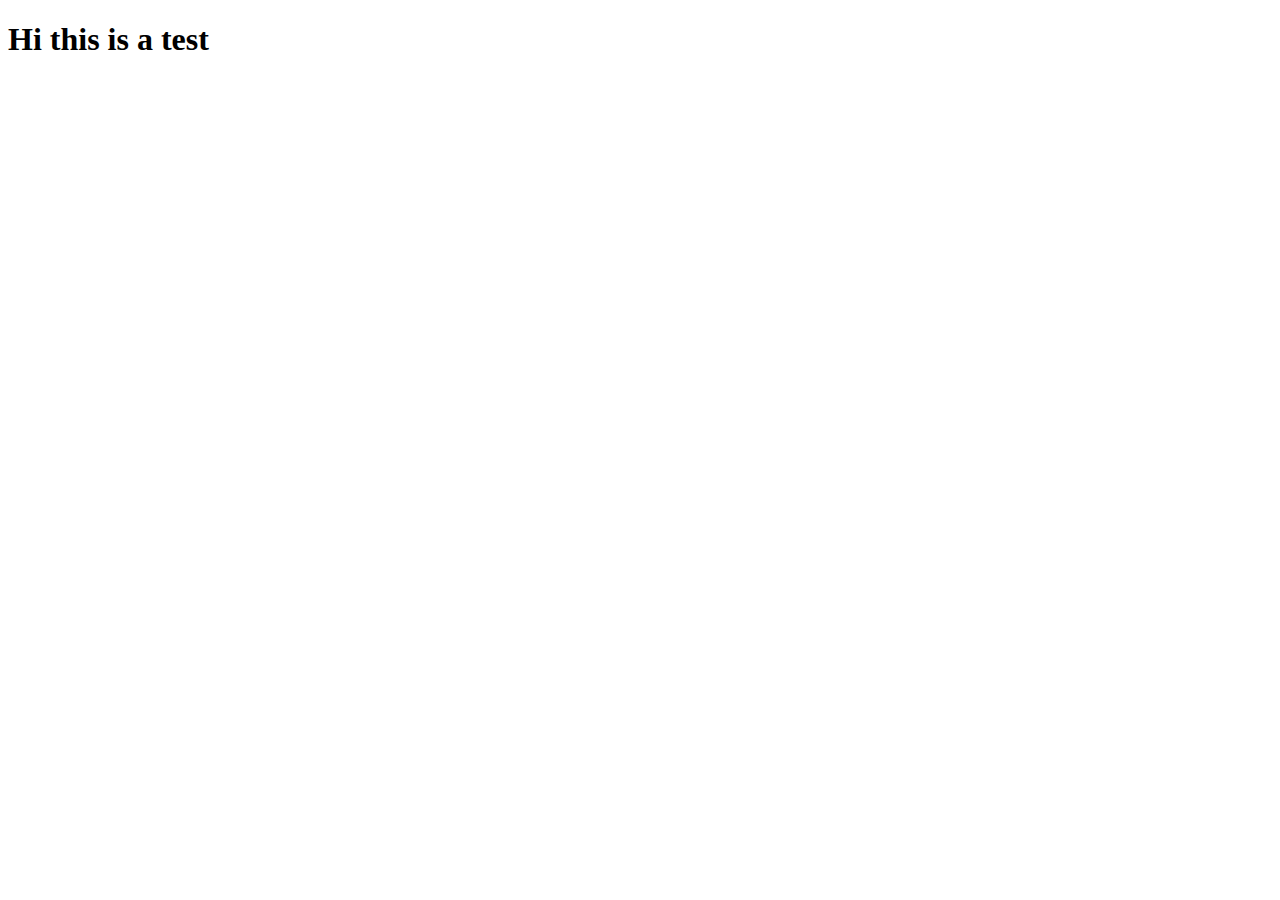
==== index.html @ 09f8ce4b "Create index.html" ====
<!DOCTYPE html>
<html lang="pt-br">
<head>
    <meta charset="UTF-8">
    <meta name="viewport" content="width=device-width, initial-scale=1.0">
    <title>LuckSide Portifolio</title>
</head>
<body>
    <h1>Hi this is a test</h1>
</body>
</html>
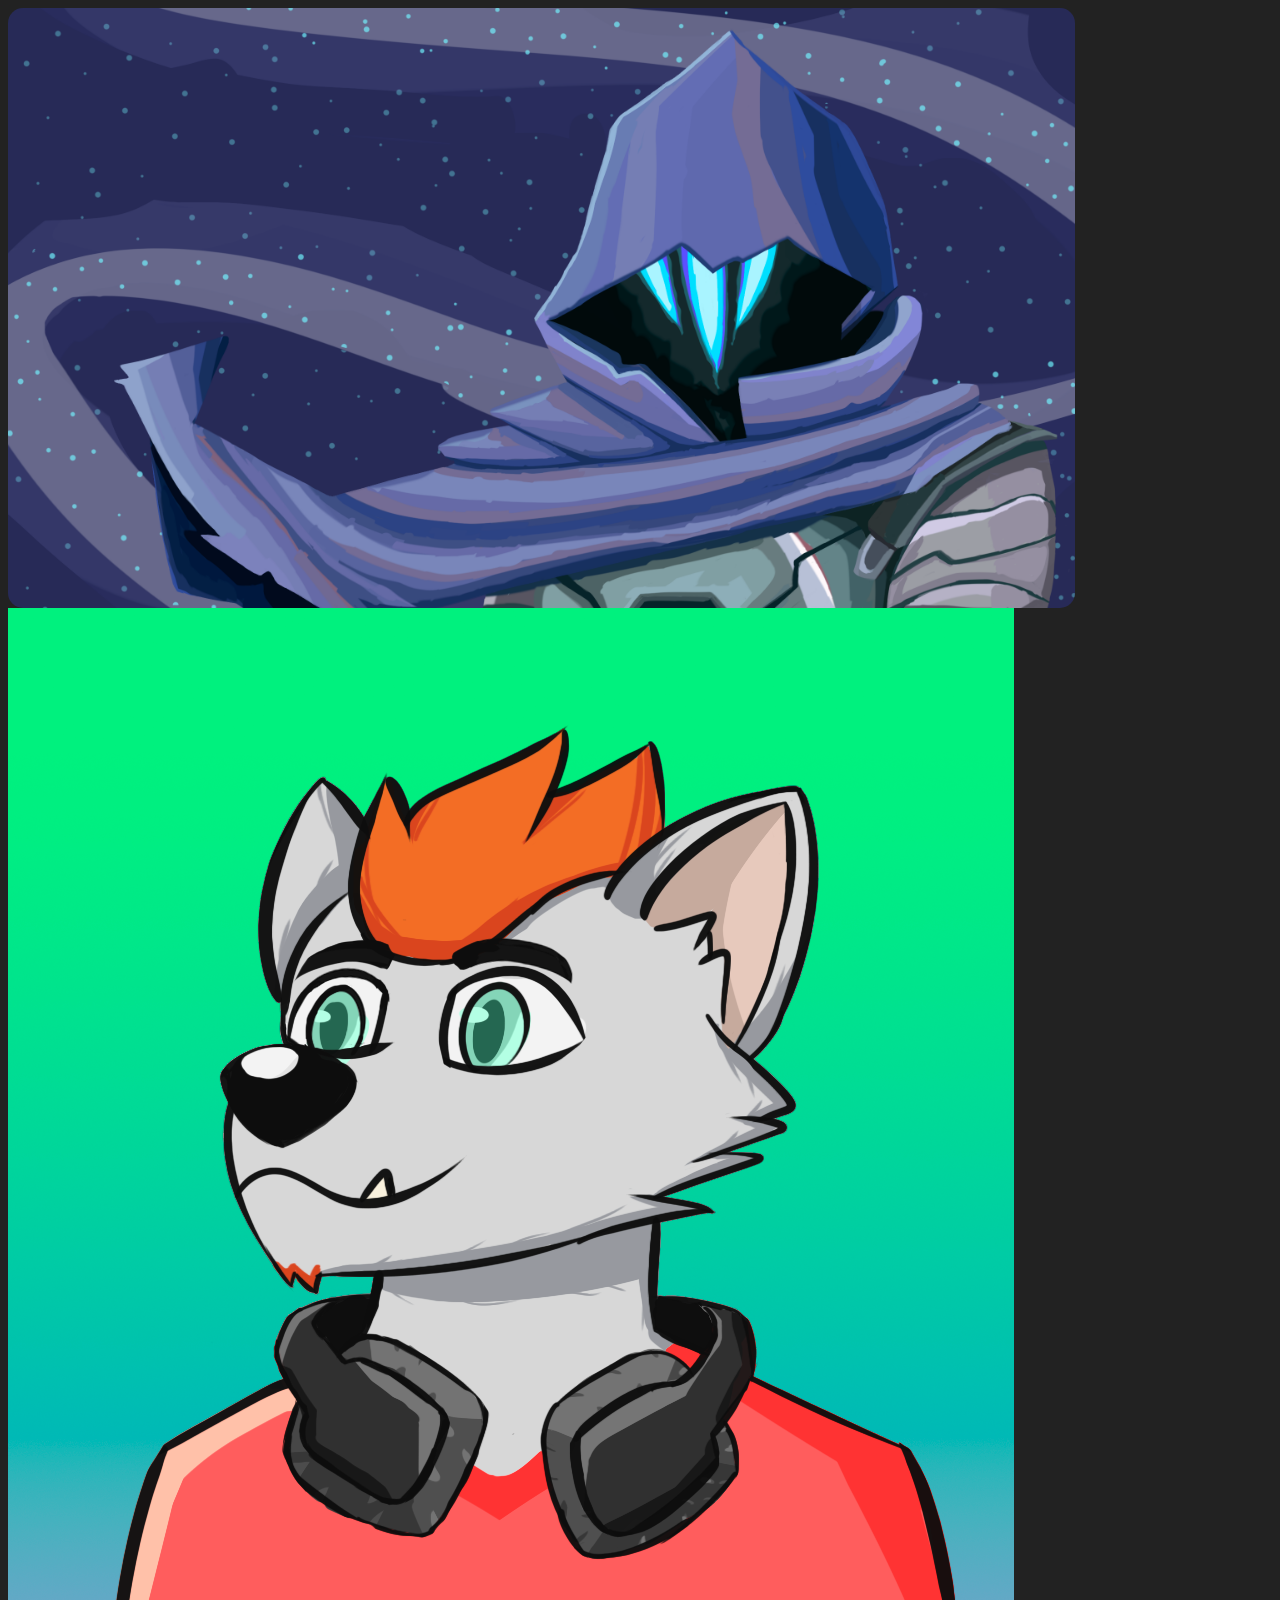
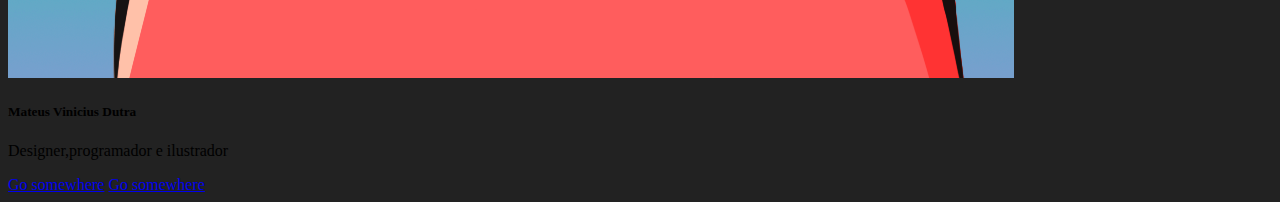
==== commit d89fab25: "ver1" ====
--- a/index.html
+++ b/index.html
@@ -1,11 +1,50 @@
 <!DOCTYPE html>
 <html lang="pt-br">
-<head>
-    <meta charset="UTF-8">
-    <meta name="viewport" content="width=device-width, initial-scale=1.0">
+  <head>
+    <meta charset="UTF-8" />
+    <meta name="viewport" content="width=device-width, initial-scale=1.0" />
+    <link
+      href="https://cdn.jsdelivr.net/npm/bootstrap@5.1.0/dist/css/bootstrap.min.css"
+      rel="stylesheet"
+      integrity="sha384-KyZXEAg3QhqLMpG8r+8fhAXLRk2vvoC2f3B09zVXn8CA5QIVfZOJ3BCsw2P0p/We"
+      crossorigin="anonymous"
+    />
+    <link href="index.css" rel="stylesheet" />
     <title>LuckSide Portifolio</title>
-</head>
-<body>
-    <h1>Hi this is a test</h1>
-</body>
-</html>+  </head>
+  <body>
+    <div
+      class="card mx-auto m-3 border-0"
+      style="max-width: 1200px; max-height: 600px; border-radius: 15px"
+    >
+      <img
+        src="Omen1.png"
+        class="card-img img-fluid"
+        alt="Drawing"
+        style="
+          border-radius: 15px;
+          max-height: 600px;
+          max-width: 100%;
+          height: auto;
+        "
+      />
+      <div class="card-img-overlay"></div>
+    </div>
+    <div class="card" style="width: 18rem">
+      <img src="My sona Perfil.png" class="card-img-top" alt="..." />
+      <div class="card-body">
+        <h5 class="card-title">Mateus Vinicius Dutra</h5>
+        <p class="card-text">Designer,programador e ilustrador</p>
+        <a href="#" class="btn btn-primary">Go somewhere</a>
+        <a href="#" class="btn btn-secondary">Go somewhere</a>
+      </div>
+    </div>
+
+    <!-- JavaScript Bundle with Popper -->
+    <script
+      src="https://cdn.jsdelivr.net/npm/bootstrap@5.1.0/dist/js/bootstrap.bundle.min.js"
+      integrity="sha384-U1DAWAznBHeqEIlVSCgzq+c9gqGAJn5c/t99JyeKa9xxaYpSvHU5awsuZVVFIhvj"
+      crossorigin="anonymous"
+    ></script>
+  </body>
+</html>
--- a/index.css
+++ b/index.css
@@ -0,0 +1,13 @@
+/* * {
+  margin: 0;
+  padding: 0;
+  text-decoration: none;
+} */
+
+body {
+  background-color: #222222;
+}
+
+h1 {
+  color: #f5f5f5;
+}
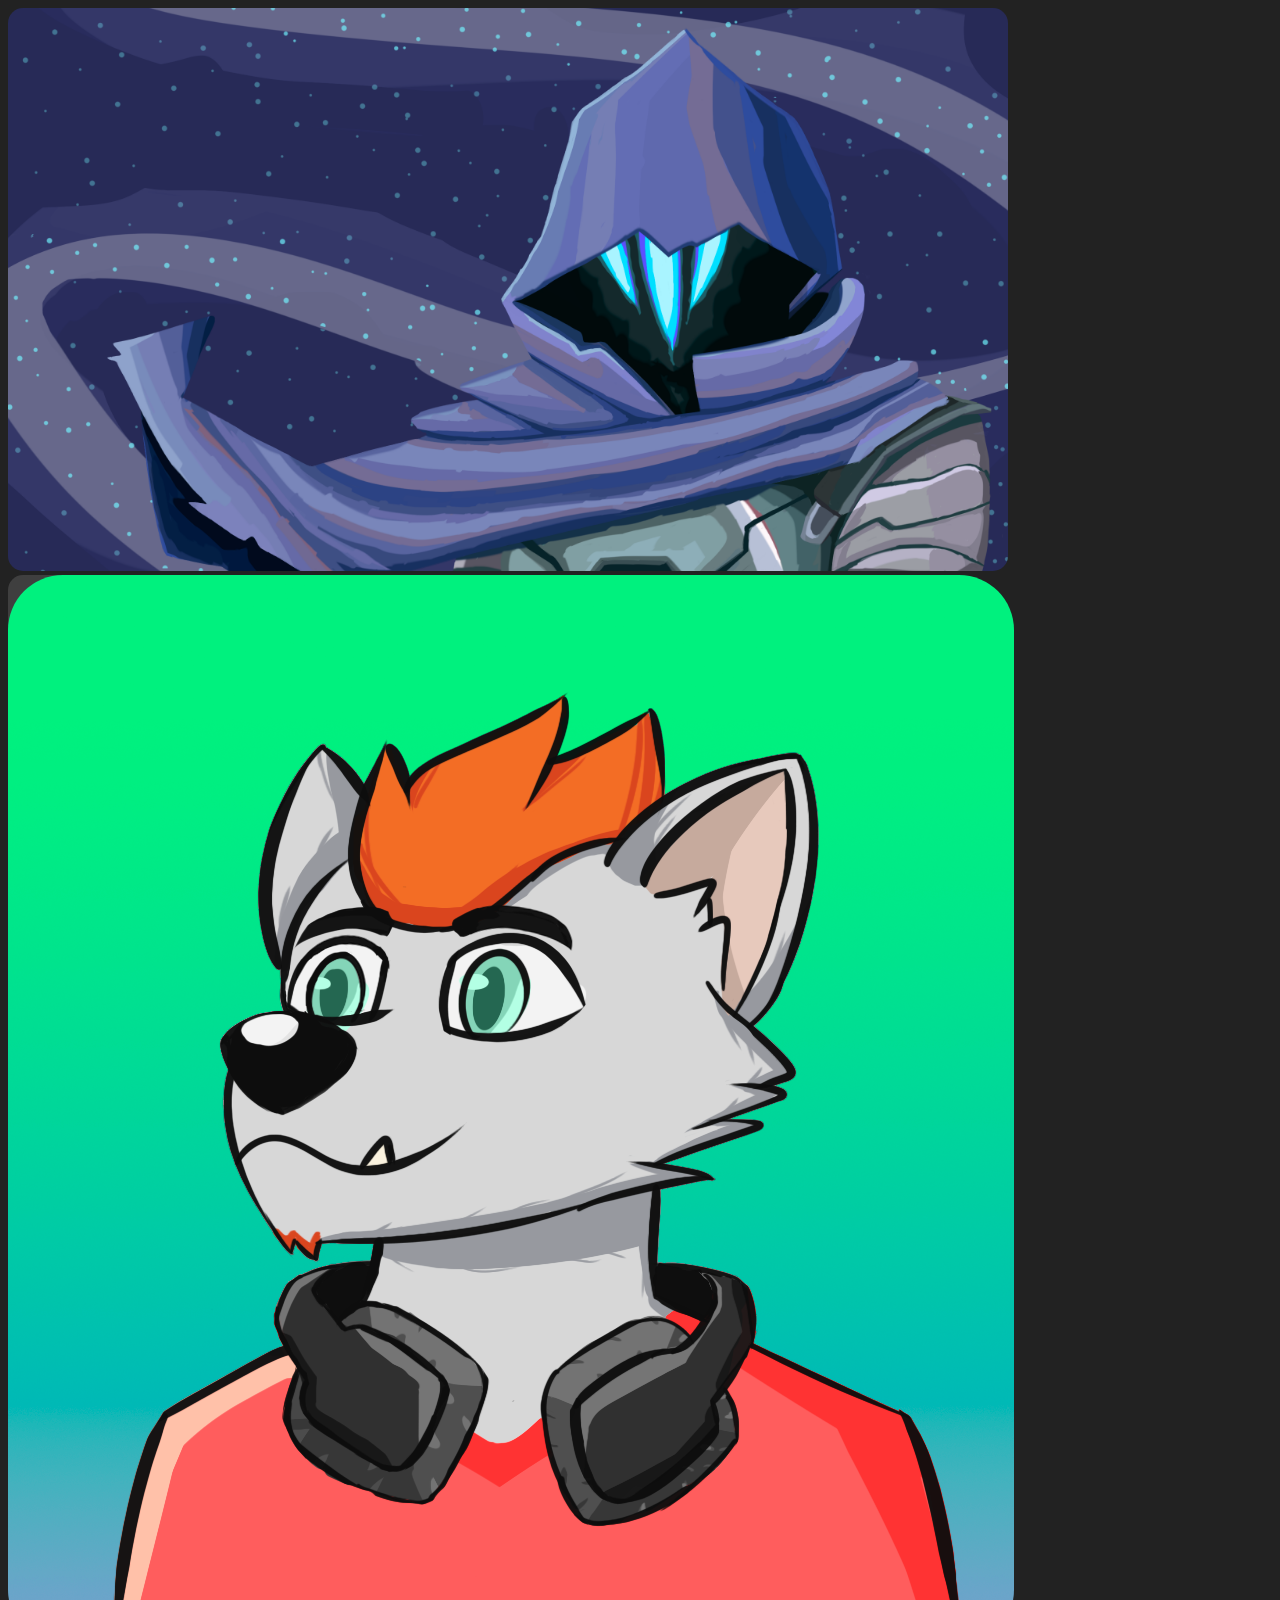
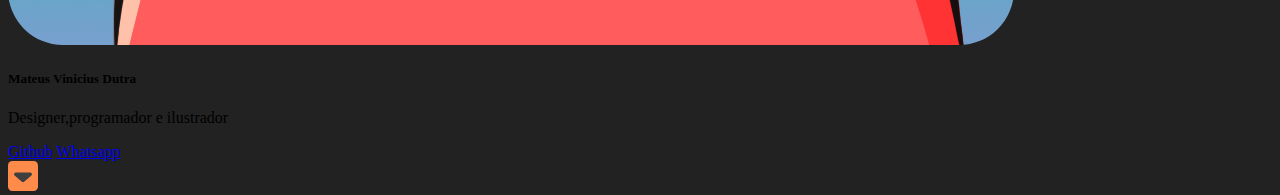
==== commit eafd4524: "ver2" ====
--- a/index.html
+++ b/index.html
@@ -3,6 +3,7 @@
   <head>
     <meta charset="UTF-8" />
     <meta name="viewport" content="width=device-width, initial-scale=1.0" />
+    <link href="Group 21.svg" />
     <link
       href="https://cdn.jsdelivr.net/npm/bootstrap@5.1.0/dist/css/bootstrap.min.css"
       rel="stylesheet"
@@ -13,30 +14,60 @@
     <title>LuckSide Portifolio</title>
   </head>
   <body>
-    <div
-      class="card mx-auto m-3 border-0"
-      style="max-width: 1200px; max-height: 600px; border-radius: 15px"
-    >
-      <img
-        src="Omen1.png"
-        class="card-img img-fluid"
-        alt="Drawing"
+    <div class="container mx-auto" style="max-height: 600; max-width: 1000px">
+      <div class="card-img-overlay">
+        <div
+          class="card mx-auto m-2 border-0"
+          style="max-width: 1200px; max-height: 600px; border-radius: 15px"
+        >
+          <img
+            src="Omen1.png"
+            class="card-img"
+            alt="Drawing"
+            style="
+              border-radius: 15px;
+              max-height: 600px;
+              max-width: 100%;
+              height: auto;
+            "
+          />
+        </div>
+      </div>
+      <div
+        class="card float-end m-4 border-0"
         style="
+          width: 25rem;
+          max-height: 600px;
           border-radius: 15px;
-          max-height: 600px;
-          max-width: 100%;
-          height: auto;
+          background-color: #3f3f3f;
         "
-      />
-      <div class="card-img-overlay"></div>
-    </div>
-    <div class="card" style="width: 18rem">
-      <img src="My sona Perfil.png" class="card-img-top" alt="..." />
-      <div class="card-body">
-        <h5 class="card-title">Mateus Vinicius Dutra</h5>
-        <p class="card-text">Designer,programador e ilustrador</p>
-        <a href="#" class="btn btn-primary">Go somewhere</a>
-        <a href="#" class="btn btn-secondary">Go somewhere</a>
+      >
+        <img
+          src="My sona Perfil.png"
+          class="card-img-top p-5"
+          style="border-radius: 55px"
+          alt="Perfil Image"
+        />
+        <div class="card-body mx-auto">
+          <h5 class="card-title text-center text-white">
+            Mateus Vinicius Dutra
+          </h5>
+          <p class="card-text text-center text-white">
+            Designer,programador e ilustrador
+          </p>
+          <div class="row justify-content-center">
+            <a href="#" class="btn btn-primary col m-1">Github</a>
+            <a href="#" class="btn btn-success col m-1">Whatsapp</a>
+          </div>
+          <div class="row justify-content-center">
+            <a href="#" class="btn btn-secondary col-md-1 offset-md-0 m-0"
+              ><img
+                src="Group 21.svg"
+                alt="Scrow down"
+                style="max-height: 30px; transform: rotate(180deg)"
+            /></a>
+          </div>
+        </div>
       </div>
     </div>
 
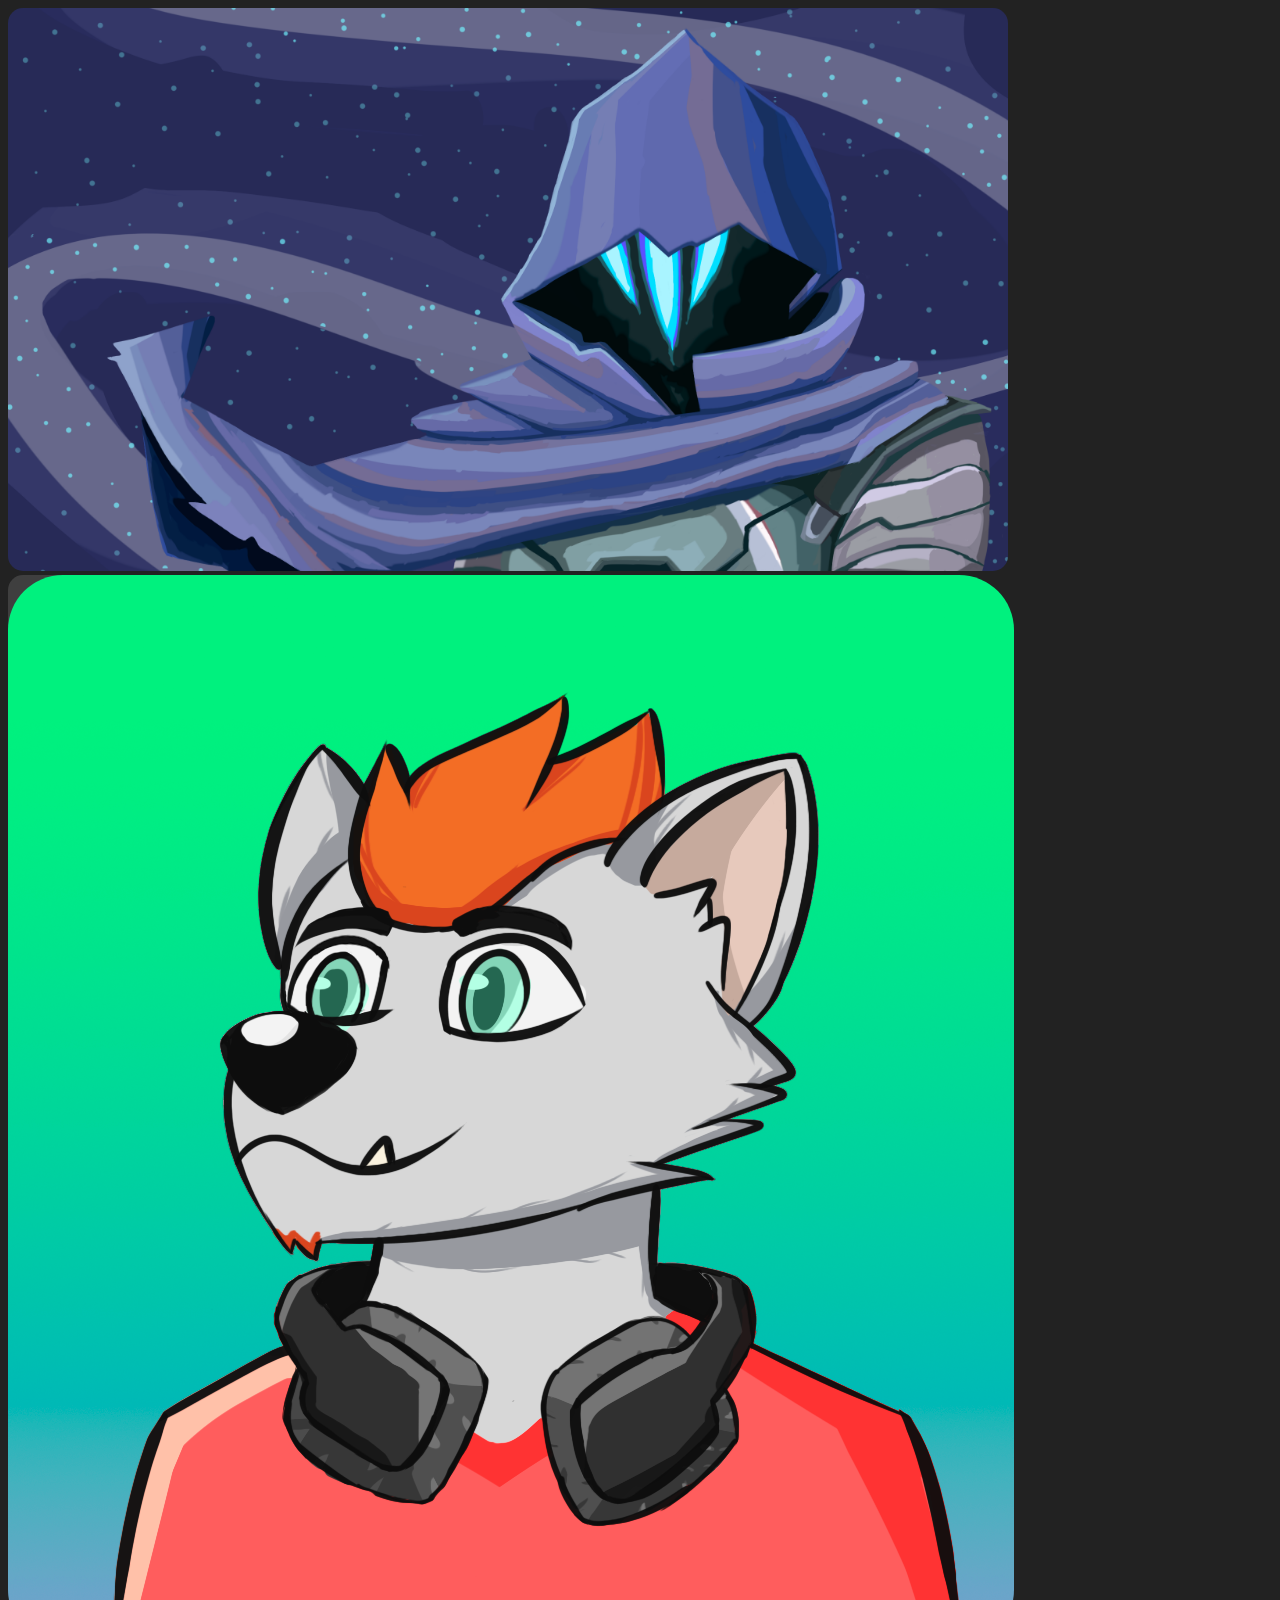
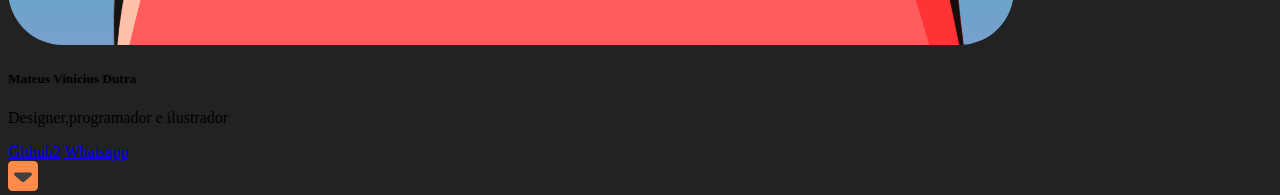
==== commit 90fc6314: "ver1" ====
--- a/index.html
+++ b/index.html
@@ -56,7 +56,7 @@
             Designer,programador e ilustrador
           </p>
           <div class="row justify-content-center">
-            <a href="#" class="btn btn-primary col m-1">Github</a>
+            <a href="#" class="btn btn-primary col m-1">Github2</a>
             <a href="#" class="btn btn-success col m-1">Whatsapp</a>
           </div>
           <div class="row justify-content-center">
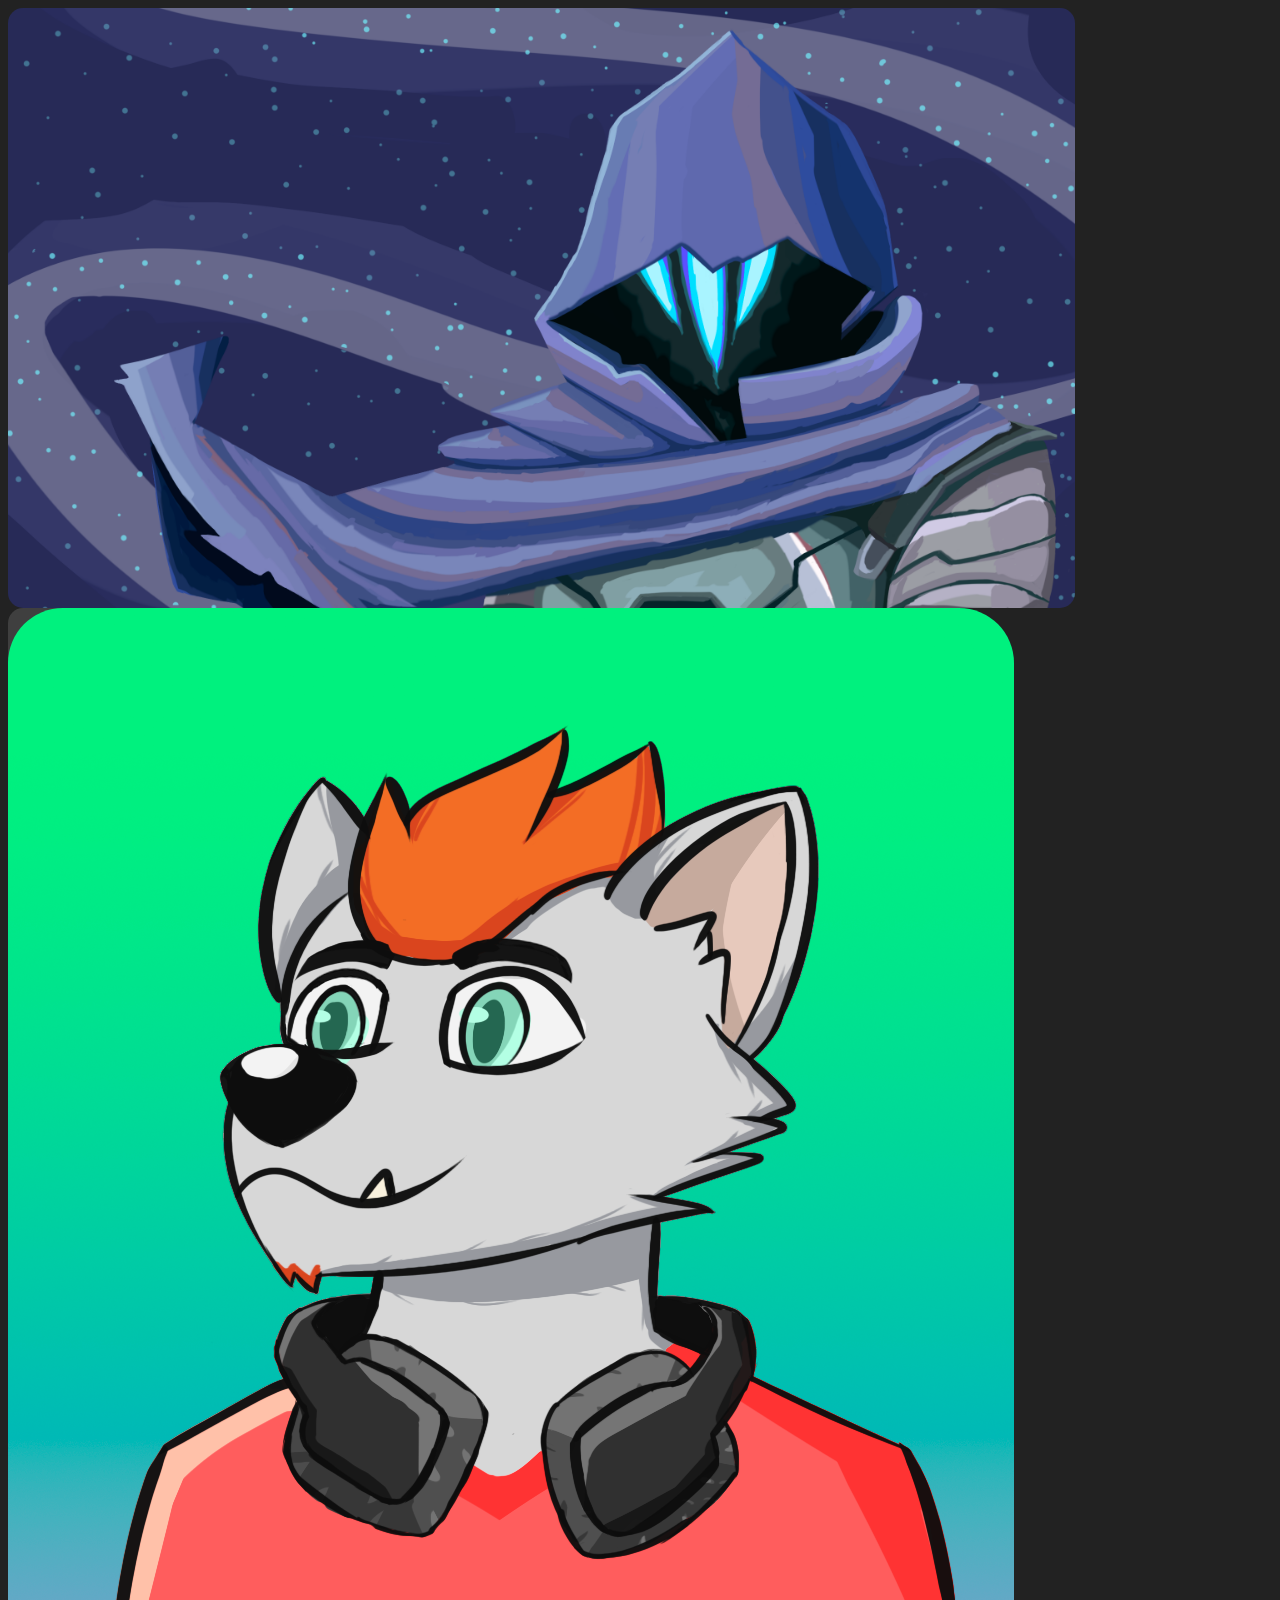
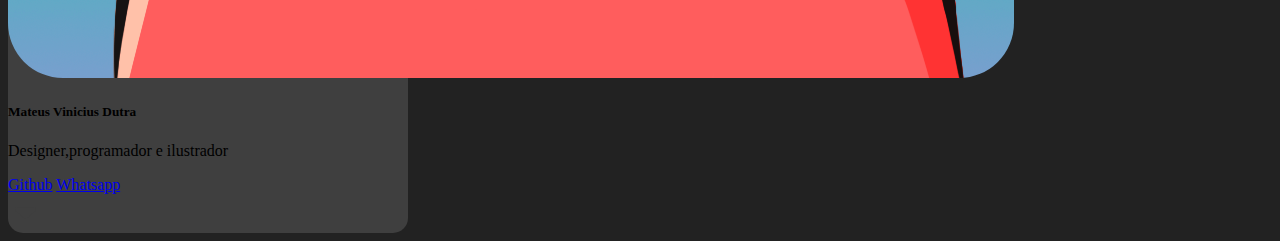
==== commit 102d5719: "v2" ====
--- a/index.html
+++ b/index.html
@@ -14,30 +14,29 @@
     <title>LuckSide Portifolio</title>
   </head>
   <body>
-    <div class="container mx-auto" style="max-height: 600; max-width: 1000px">
-      <div class="card-img-overlay">
-        <div
-          class="card mx-auto m-2 border-0"
-          style="max-width: 1200px; max-height: 600px; border-radius: 15px"
-        >
-          <img
-            src="Omen1.png"
-            class="card-img"
-            alt="Drawing"
-            style="
-              border-radius: 15px;
-              max-height: 600px;
-              max-width: 100%;
-              height: auto;
-            "
-          />
-        </div>
+    <div class="container mx-auto" style="max-height: 600; max-width: 1200px">
+      <div
+        class="mx-auto m-2 border-0"
+        style="max-width: 1200px; max-height: 600px; border-radius: 15px"
+      >
+        <img
+          src="Omen1.png"
+          class="card-img"
+          alt="Drawing"
+          style="
+            border-radius: 15px;
+            max-height: 600px;
+            max-width: 100%;
+            height: auto;
+          "
+        />
       </div>
+
       <div
-        class="card float-end m-4 border-0"
+        class="card float-end end-0 m-4 border-0"
         style="
           width: 25rem;
-          max-height: 600px;
+          max-height: 100%;
           border-radius: 15px;
           background-color: #3f3f3f;
         "
@@ -48,7 +47,7 @@
           style="border-radius: 55px"
           alt="Perfil Image"
         />
-        <div class="card-body mx-auto">
+        <div class="card-body mx-auto fixed">
           <h5 class="card-title text-center text-white">
             Mateus Vinicius Dutra
           </h5>
@@ -56,15 +55,15 @@
             Designer,programador e ilustrador
           </p>
           <div class="row justify-content-center">
-            <a href="#" class="btn btn-primary col m-1">Github2</a>
+            <a href="#" class="btn btn-primary col m-1">Github</a>
             <a href="#" class="btn btn-success col m-1">Whatsapp</a>
           </div>
           <div class="row justify-content-center">
-            <a href="#" class="btn btn-secondary col-md-1 offset-md-0 m-0"
+            <a href="#" class="btn btn-secondary col-md-3 offset-md-0 m-0"
               ><img
                 src="Group 21.svg"
                 alt="Scrow down"
-                style="max-height: 30px; transform: rotate(180deg)"
+                style="max-height: 35px; transform: rotate(180deg)"
             /></a>
           </div>
         </div>
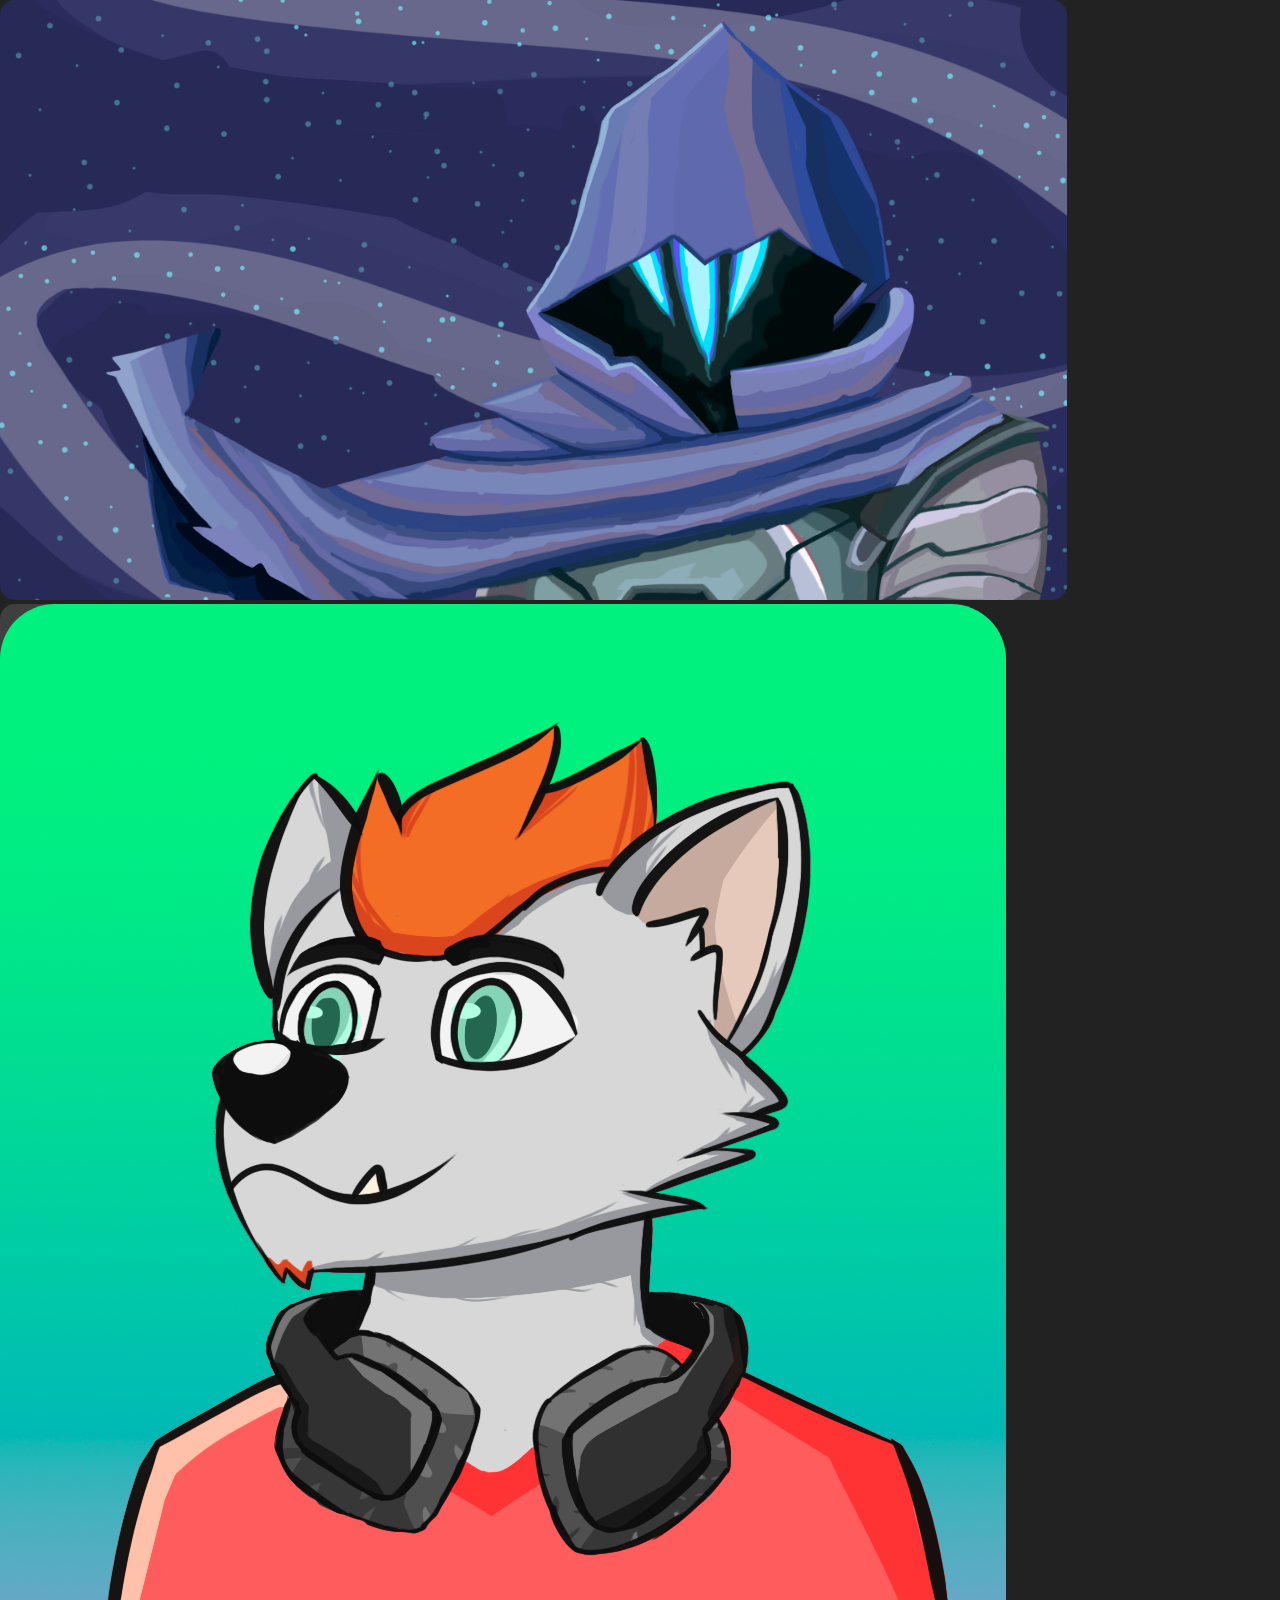
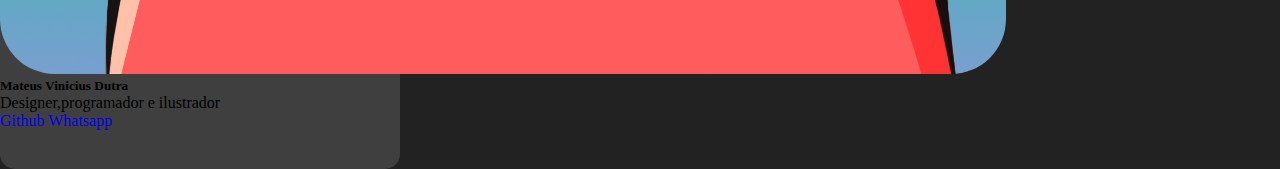
==== commit 1d14d1eb: "test2" ====
--- a/index.html
+++ b/index.html
@@ -1,80 +1,62 @@
 <!DOCTYPE html>
 <html lang="pt-br">
-  <head>
-    <meta charset="UTF-8" />
-    <meta name="viewport" content="width=device-width, initial-scale=1.0" />
-    <link href="Group 21.svg" />
-    <link
-      href="https://cdn.jsdelivr.net/npm/bootstrap@5.1.0/dist/css/bootstrap.min.css"
-      rel="stylesheet"
-      integrity="sha384-KyZXEAg3QhqLMpG8r+8fhAXLRk2vvoC2f3B09zVXn8CA5QIVfZOJ3BCsw2P0p/We"
-      crossorigin="anonymous"
-    />
-    <link href="index.css" rel="stylesheet" />
-    <title>LuckSide Portifolio</title>
-  </head>
-  <body>
-    <div class="container mx-auto" style="max-height: 600; max-width: 1200px">
-      <div
-        class="mx-auto m-2 border-0"
-        style="max-width: 1200px; max-height: 600px; border-radius: 15px"
-      >
-        <img
-          src="Omen1.png"
-          class="card-img"
-          alt="Drawing"
-          style="
+
+<head>
+  <meta charset="UTF-8" />
+  <meta name="viewport" content="width=device-width, initial-scale=1.0" />
+  <link href="Group 21.svg" />
+  <link href="https://cdn.jsdelivr.net/npm/bootstrap@5.1.0/dist/css/bootstrap.min.css" rel="stylesheet"
+    integrity="sha384-KyZXEAg3QhqLMpG8r+8fhAXLRk2vvoC2f3B09zVXn8CA5QIVfZOJ3BCsw2P0p/We" crossorigin="anonymous" />
+  <link href="index.css" rel="stylesheet" />
+  <title>LuckSide Portifolio</title>
+</head>
+
+<body>
+  <div class="container mx-auto" style="max-height: 600; max-width: 1200px">
+    <div class="mx-auto m-2 border-1" style="max-width: 1200px; max-height: 600px; border-radius: 15px">
+      <img src="Omen1.png" class="card-img " alt="Drawing" style="
             border-radius: 15px;
             max-height: 600px;
-            max-width: 100%;
+            max-width: 1200;
             height: auto;
-          "
-        />
-      </div>
-
-      <div
-        class="card float-end end-0 m-4 border-0"
-        style="
+            
+          " />
+      <div class="card-img-overlay">
+        <div class="card  m-4 border-0" style="
           width: 25rem;
           max-height: 100%;
           border-radius: 15px;
           background-color: #3f3f3f;
-        "
-      >
-        <img
-          src="My sona Perfil.png"
-          class="card-img-top p-5"
-          style="border-radius: 55px"
-          alt="Perfil Image"
-        />
-        <div class="card-body mx-auto fixed">
-          <h5 class="card-title text-center text-white">
-            Mateus Vinicius Dutra
-          </h5>
-          <p class="card-text text-center text-white">
-            Designer,programador e ilustrador
-          </p>
-          <div class="row justify-content-center">
-            <a href="#" class="btn btn-primary col m-1">Github</a>
-            <a href="#" class="btn btn-success col m-1">Whatsapp</a>
-          </div>
-          <div class="row justify-content-center">
-            <a href="#" class="btn btn-secondary col-md-3 offset-md-0 m-0"
-              ><img
-                src="Group 21.svg"
-                alt="Scrow down"
-                style="max-height: 35px; transform: rotate(180deg)"
-            /></a>
+          
+        ">
+          <img src="My sona Perfil.png" class="card-img-top p-5" style="border-radius: 55px" alt="Perfil Image" />
+          <div class="card-body mx-auto">
+            <h5 class="card-title text-center text-white">
+              Mateus Vinicius Dutra
+            </h5>
+            <p class="card-text text-center text-white">
+              Designer,programador e ilustrador
+            </p>
+            <div class="row justify-content-center">
+              <a href="#" class="btn btn-primary col m-1">Github</a>
+              <a href="test.html" class="btn btn-success col m-1">Whatsapp</a>
+            </div>
+            <div class="row justify-content-center">
+              <a href="#" class="btn btn-secondary col-md-3 offset-md-0 m-0"><img src="Group 21.svg" alt="Scrow down"
+                  style="max-height: 35px; transform: rotate(180deg)" /></a>
+            </div>
           </div>
         </div>
       </div>
     </div>
 
-    <!-- JavaScript Bundle with Popper -->
-    <script
-      src="https://cdn.jsdelivr.net/npm/bootstrap@5.1.0/dist/js/bootstrap.bundle.min.js"
-      integrity="sha384-U1DAWAznBHeqEIlVSCgzq+c9gqGAJn5c/t99JyeKa9xxaYpSvHU5awsuZVVFIhvj"
-      crossorigin="anonymous"
-    ></script>
-  </body>
-</html>
+
+  </div>
+
+  <!-- JavaScript Bundle with Popper -->
+  <script src="https://cdn.jsdelivr.net/npm/bootstrap@5.1.0/dist/js/bootstrap.bundle.min.js"
+    integrity="sha384-U1DAWAznBHeqEIlVSCgzq+c9gqGAJn5c/t99JyeKa9xxaYpSvHU5awsuZVVFIhvj"
+    crossorigin="anonymous"></script>
+</body>
+
+</html>--- a/index.css
+++ b/index.css
@@ -1,8 +1,8 @@
-/* * {
+ * {
   margin: 0;
   padding: 0;
   text-decoration: none;
-} */
+} 
 
 body {
   background-color: #222222;
@@ -11,3 +11,17 @@
 h1 {
   color: #f5f5f5;
 }
+
+#home{
+  display: flex;
+}
+#profile{
+  display: flex;
+width: 25rem;
+          max-height: 100%;
+          border-radius: 15px;
+          background-color: #3f3f3f;
+}
+#omen{
+  display: flex;
+}